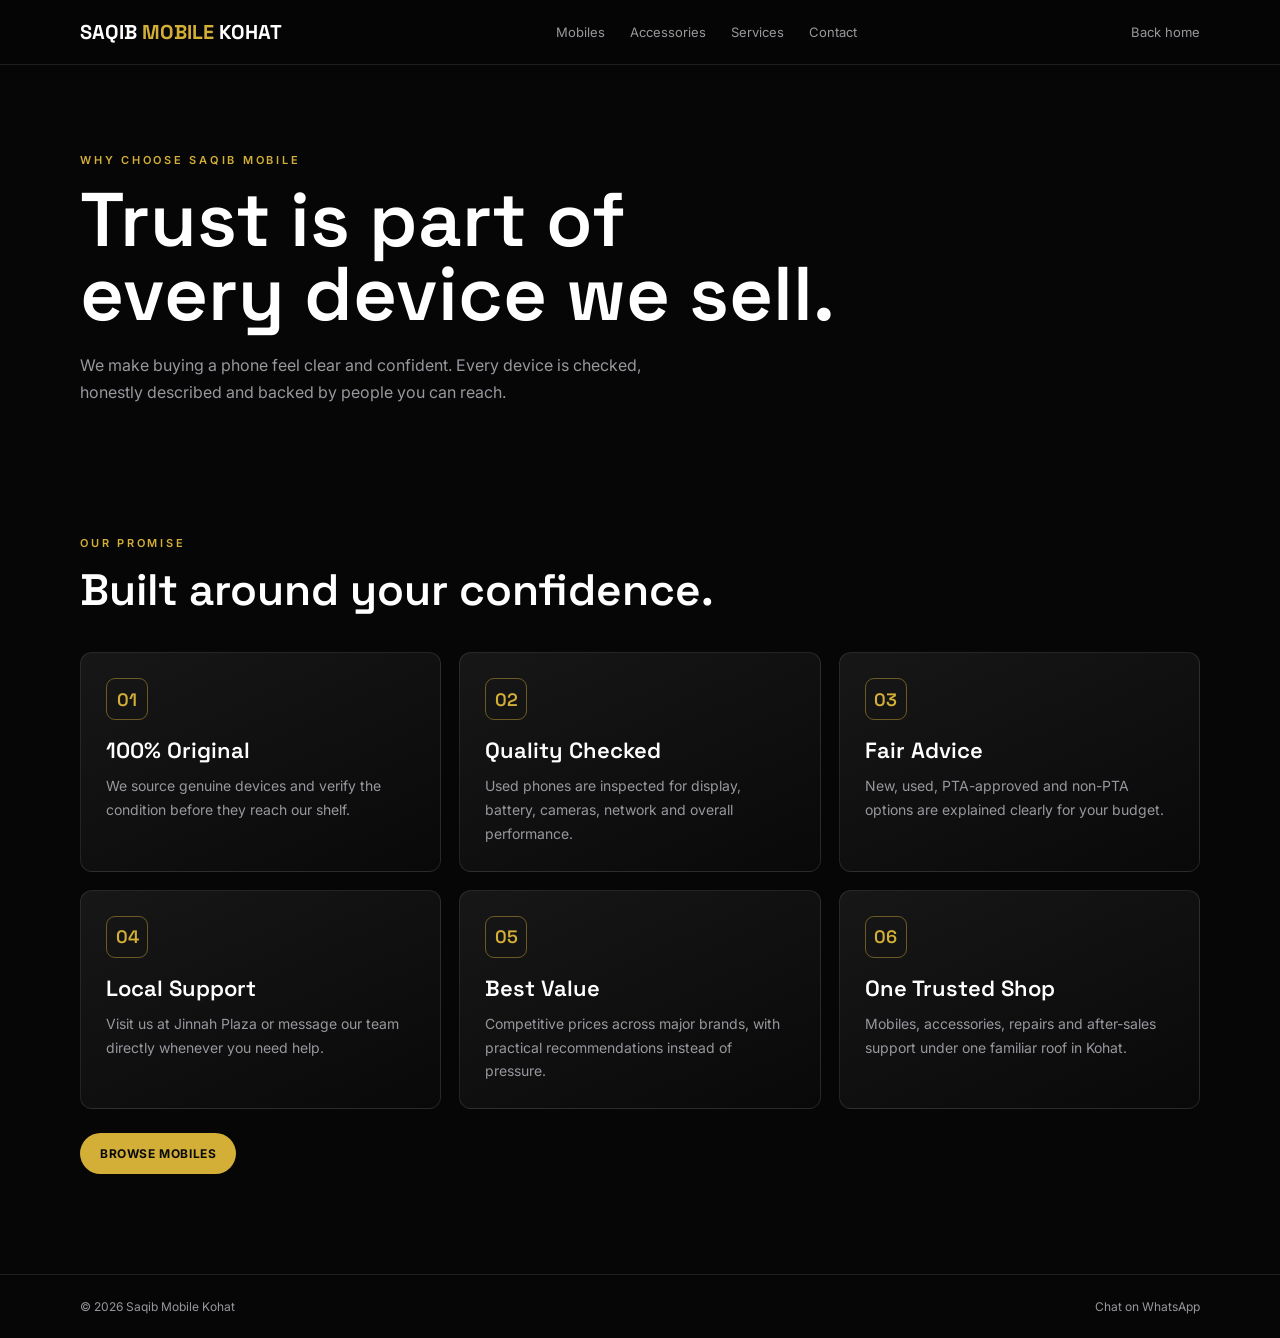
==== about.html @ 406eb44b "Saqib MOBILE INITIAL" ====
<!DOCTYPE html><html lang="en"><head><meta charset="UTF-8"><meta name="viewport" content="width=device-width, initial-scale=1.0"><title>Why Choose Us - Saqib Mobile Kohat</title><link rel="preconnect" href="https://fonts.googleapis.com"><link rel="preconnect" href="https://fonts.gstatic.com" crossorigin><link href="https://fonts.googleapis.com/css2?family=Space+Grotesk:wght@400;500;600;700&family=Inter:wght@400;500;600&display=swap" rel="stylesheet"><link rel="stylesheet" href="pages.css"></head><body><header class="nav"><div class="container nav-inner"><a class="logo" href="index.html">SAQIB <span>MOBILE</span> KOHAT</a><nav class="nav-links"><a href="mobiles.html">Mobiles</a><a href="accessories.html">Accessories</a><a href="services.html">Services</a><a href="contact.html">Contact</a></nav><a class="back" href="index.html">Back home</a></div></header><main><section class="hero"><div class="container"><div class="eyebrow">Why choose Saqib Mobile</div><h1>Trust is part of every device we sell.</h1><p>We make buying a phone feel clear and confident. Every device is checked, honestly described and backed by people you can reach.</p></div></section><section class="section"><div class="container"><div class="section-head"><div class="eyebrow">Our promise</div><h2>Built around your confidence.</h2></div><div class="grid"><article class="card"><div class="icon">01</div><h3>100% Original</h3><p>We source genuine devices and verify the condition before they reach our shelf.</p></article><article class="card"><div class="icon">02</div><h3>Quality Checked</h3><p>Used phones are inspected for display, battery, cameras, network and overall performance.</p></article><article class="card"><div class="icon">03</div><h3>Fair Advice</h3><p>New, used, PTA-approved and non-PTA options are explained clearly for your budget.</p></article><article class="card"><div class="icon">04</div><h3>Local Support</h3><p>Visit us at Jinnah Plaza or message our team directly whenever you need help.</p></article><article class="card"><div class="icon">05</div><h3>Best Value</h3><p>Competitive prices across major brands, with practical recommendations instead of pressure.</p></article><article class="card"><div class="icon">06</div><h3>One Trusted Shop</h3><p>Mobiles, accessories, repairs and after-sales support under one familiar roof in Kohat.</p></article></div><a class="btn" href="mobiles.html">Browse mobiles</a></div></section></main><footer class="footer"><div class="container"><span>© 2026 Saqib Mobile Kohat</span><a href="https://wa.me/923356661888" target="_blank">Chat on WhatsApp</a></div></footer></body></html>
---- pages.css ----
@keyframes ambientShift{0%{background-position:0% 0%}50%{background-position:100% 35%}100%{background-position:35% 100%}}
body{background:radial-gradient(60% 50% at 78% 28%,rgba(120,170,255,.16),transparent 60%),radial-gradient(45% 40% at 15% 80%,rgba(212,175,55,.06),transparent 60%),var(--bg);background-size:160% 160%;animation:ambientShift 18s ease-in-out infinite alternate}
.hero{background:transparent}
body .hero{background:transparent}
@media(max-width:800px){.nav-links{display:flex;flex-wrap:wrap;gap:10px 14px;font-size:11px}}
:root{--bg:#060606;--panel:#111113;--line:rgba(255,255,255,.1);--silver:#e7e9ed;--white:#fff;--muted:#98979d;--gold:#d4af37;--green:#25d366;--blue:#78aaff}*{box-sizing:border-box;margin:0;padding:0}body{background:var(--bg);color:var(--silver);font-family:Inter,Arial,sans-serif;min-height:100vh}a{color:inherit;text-decoration:none}.container{width:min(1180px,100%);margin:auto;padding:0 30px}.nav{border-bottom:1px solid var(--line);background:rgba(6,6,6,.94);padding:19px 0}.nav-inner{display:flex;align-items:center;justify-content:space-between;gap:20px}.logo{font:700 20px 'Space Grotesk',sans-serif;color:#fff}.logo span{color:var(--gold)}.nav-links{display:flex;gap:25px;color:var(--muted);font-size:13px}.nav-links a:hover,.back:hover{color:#fff}.back{color:var(--muted);font-size:13px}.hero{padding:88px 0 62px;background:radial-gradient(55% 90% at 80% 10%,rgba(120,170,255,.14),transparent 65%),linear-gradient(135deg,#060606,#111113)}.eyebrow{color:var(--gold);font-size:11px;font-weight:600;letter-spacing:.25em;text-transform:uppercase}.hero h1{font:600 clamp(42px,7vw,76px)/.98 'Space Grotesk',sans-serif;color:#fff;margin-top:16px;max-width:760px}.hero p{color:var(--muted);font-size:16px;line-height:1.7;max-width:600px;margin-top:20px}.section{padding:68px 0 100px}.section-head{margin-bottom:34px}.section-head h2{font:600 clamp(28px,4vw,44px) 'Space Grotesk';color:#fff;margin-top:12px}.section-head p{color:var(--muted);line-height:1.7;max-width:600px;margin-top:12px}.grid{display:grid;grid-template-columns:repeat(3,1fr);gap:18px}.card{border:1px solid var(--line);background:linear-gradient(155deg,rgba(255,255,255,.07),rgba(255,255,255,.015));padding:25px;border-radius:12px}.card h3{font:600 22px 'Space Grotesk';color:#fff;margin-top:16px}.card p{color:var(--muted);line-height:1.7;font-size:14px;margin-top:10px}.icon{width:42px;height:42px;border:1px solid rgba(212,175,55,.45);border-radius:9px;display:grid;place-items:center;color:var(--gold);font:600 18px 'Space Grotesk'}.list{display:grid;gap:12px;margin-top:20px}.list li{list-style:none;color:var(--muted);padding:14px 16px;border-left:2px solid var(--gold);background:rgba(255,255,255,.035)}.price{color:#fff;font:600 19px 'Space Grotesk';margin-top:16px}.btn{display:inline-flex;padding:13px 20px;border-radius:999px;background:var(--gold);color:#0a0a0a;font-size:12px;font-weight:700;text-transform:uppercase;letter-spacing:.05em;margin-top:24px}.btn:hover{box-shadow:0 10px 25px rgba(212,175,55,.25)}.contact{display:grid;grid-template-columns:1fr 1fr;gap:18px}.contact .card a{color:#fff;display:block;margin-top:12px}.footer{border-top:1px solid var(--line);padding:24px 0;color:var(--muted);font-size:12px}.footer .container{display:flex;justify-content:space-between;gap:20px}@media(max-width:800px){.container{padding:0 20px}.nav-links{display:none}.grid,.contact{grid-template-columns:1fr 1fr}}@media(max-width:520px){.grid,.contact{grid-template-columns:1fr}.hero{padding:65px 0 48px}.section{padding:50px 0 70px}.footer .container{flex-direction:column}}
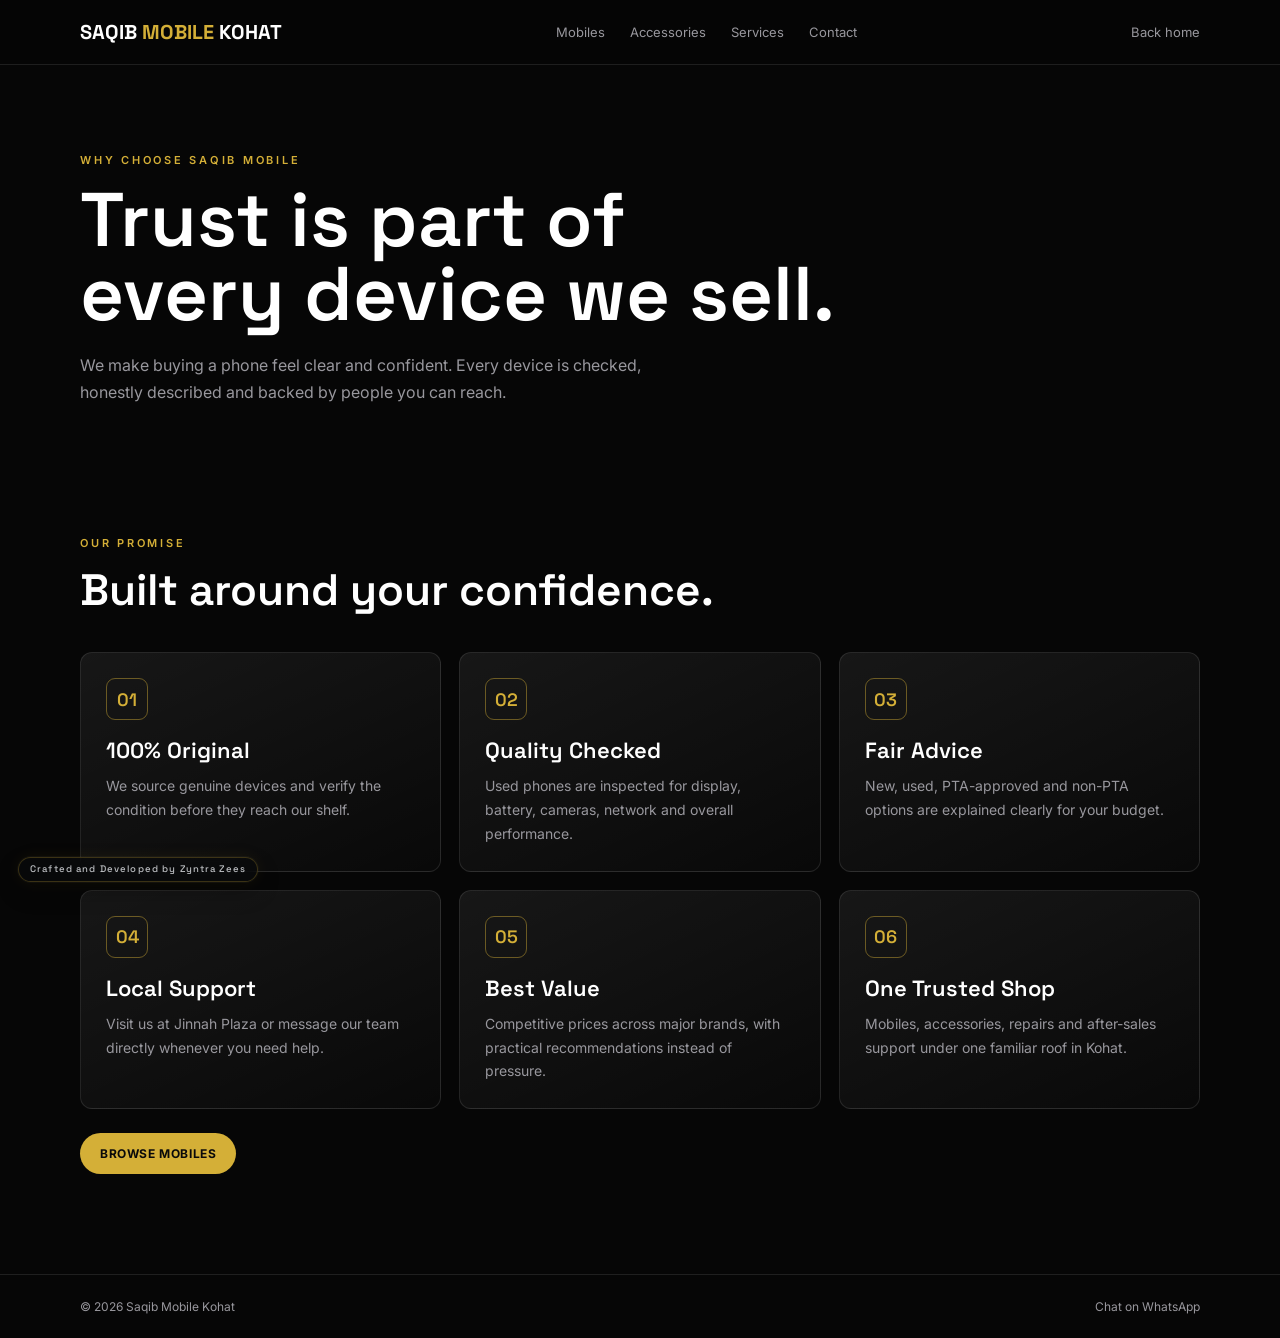
==== commit b96b2a94: "Add files via upload" ====
--- a/about.html
+++ b/about.html
@@ -1 +1 @@
-<!DOCTYPE html><html lang="en"><head><meta charset="UTF-8"><meta name="viewport" content="width=device-width, initial-scale=1.0"><title>Why Choose Us - Saqib Mobile Kohat</title><link rel="preconnect" href="https://fonts.googleapis.com"><link rel="preconnect" href="https://fonts.gstatic.com" crossorigin><link href="https://fonts.googleapis.com/css2?family=Space+Grotesk:wght@400;500;600;700&family=Inter:wght@400;500;600&display=swap" rel="stylesheet"><link rel="stylesheet" href="pages.css"></head><body><header class="nav"><div class="container nav-inner"><a class="logo" href="index.html">SAQIB <span>MOBILE</span> KOHAT</a><nav class="nav-links"><a href="mobiles.html">Mobiles</a><a href="accessories.html">Accessories</a><a href="services.html">Services</a><a href="contact.html">Contact</a></nav><a class="back" href="index.html">Back home</a></div></header><main><section class="hero"><div class="container"><div class="eyebrow">Why choose Saqib Mobile</div><h1>Trust is part of every device we sell.</h1><p>We make buying a phone feel clear and confident. Every device is checked, honestly described and backed by people you can reach.</p></div></section><section class="section"><div class="container"><div class="section-head"><div class="eyebrow">Our promise</div><h2>Built around your confidence.</h2></div><div class="grid"><article class="card"><div class="icon">01</div><h3>100% Original</h3><p>We source genuine devices and verify the condition before they reach our shelf.</p></article><article class="card"><div class="icon">02</div><h3>Quality Checked</h3><p>Used phones are inspected for display, battery, cameras, network and overall performance.</p></article><article class="card"><div class="icon">03</div><h3>Fair Advice</h3><p>New, used, PTA-approved and non-PTA options are explained clearly for your budget.</p></article><article class="card"><div class="icon">04</div><h3>Local Support</h3><p>Visit us at Jinnah Plaza or message our team directly whenever you need help.</p></article><article class="card"><div class="icon">05</div><h3>Best Value</h3><p>Competitive prices across major brands, with practical recommendations instead of pressure.</p></article><article class="card"><div class="icon">06</div><h3>One Trusted Shop</h3><p>Mobiles, accessories, repairs and after-sales support under one familiar roof in Kohat.</p></article></div><a class="btn" href="mobiles.html">Browse mobiles</a></div></section></main><footer class="footer"><div class="container"><span>© 2026 Saqib Mobile Kohat</span><a href="https://wa.me/923356661888" target="_blank">Chat on WhatsApp</a></div></footer></body></html>
+<!DOCTYPE html><html lang="en"><head><meta charset="UTF-8"><meta name="viewport" content="width=device-width, initial-scale=1.0"><title>Why Choose Us - Saqib Mobile Kohat</title><link rel="preconnect" href="https://fonts.googleapis.com"><link rel="preconnect" href="https://fonts.gstatic.com" crossorigin><link href="https://fonts.googleapis.com/css2?family=Space+Grotesk:wght@400;500;600;700&family=Inter:wght@400;500;600&display=swap" rel="stylesheet"><link rel="stylesheet" href="pages.css"></head><body><header class="nav"><div class="container nav-inner"><a class="logo" href="index.html">SAQIB <span>MOBILE</span> KOHAT</a><nav class="nav-links"><a href="mobiles.html">Mobiles</a><a href="accessories.html">Accessories</a><a href="services.html">Services</a><a href="contact.html">Contact</a></nav><a class="back" href="index.html">Back home</a></div></header><main><section class="hero"><div class="container"><div class="eyebrow">Why choose Saqib Mobile</div><h1>Trust is part of every device we sell.</h1><p>We make buying a phone feel clear and confident. Every device is checked, honestly described and backed by people you can reach.</p></div></section><section class="section"><div class="container"><div class="section-head"><div class="eyebrow">Our promise</div><h2>Built around your confidence.</h2></div><div class="grid"><article class="card"><div class="icon">01</div><h3>100% Original</h3><p>We source genuine devices and verify the condition before they reach our shelf.</p></article><article class="card"><div class="icon">02</div><h3>Quality Checked</h3><p>Used phones are inspected for display, battery, cameras, network and overall performance.</p></article><article class="card"><div class="icon">03</div><h3>Fair Advice</h3><p>New, used, PTA-approved and non-PTA options are explained clearly for your budget.</p></article><article class="card"><div class="icon">04</div><h3>Local Support</h3><p>Visit us at Jinnah Plaza or message our team directly whenever you need help.</p></article><article class="card"><div class="icon">05</div><h3>Best Value</h3><p>Competitive prices across major brands, with practical recommendations instead of pressure.</p></article><article class="card"><div class="icon">06</div><h3>One Trusted Shop</h3><p>Mobiles, accessories, repairs and after-sales support under one familiar roof in Kohat.</p></article></div><a class="btn" href="mobiles.html">Browse mobiles</a></div></section></main><footer class="footer"><div class="container"><span>© 2026 Saqib Mobile Kohat</span><a href="https://wa.me/923356661888" target="_blank">Chat on WhatsApp</a></div></footer><div class="dev-credit">Crafted and Developed by Zyntra Zees</div></body></html>
--- a/pages.css
+++ b/pages.css
@@ -1,6 +1,10 @@
 @keyframes ambientShift{0%{background-position:0% 0%}50%{background-position:100% 35%}100%{background-position:35% 100%}}
 body{background:radial-gradient(60% 50% at 78% 28%,rgba(120,170,255,.16),transparent 60%),radial-gradient(45% 40% at 15% 80%,rgba(212,175,55,.06),transparent 60%),var(--bg);background-size:160% 160%;animation:ambientShift 18s ease-in-out infinite alternate}
+.dev-credit{position:fixed; left:18px; bottom:18px; z-index:760; display:inline-flex; align-items:center; justify-content:center; padding:7px 11px; border-radius:999px; border:1px solid rgba(212,175,55,.25); background:rgba(10,11,12,.68); backdrop-filter:blur(10px); -webkit-backdrop-filter:blur(10px); color:rgba(231,233,237,.82); font-family:'Space Grotesk',sans-serif; font-size:9.5px; font-weight:500; letter-spacing:.12em; line-height:1; box-shadow:0 0 0 1px rgba(255,255,255,.03),0 10px 22px rgba(0,0,0,.26),0 0 18px rgba(212,175,55,.08); transition:border-color .3s ease, box-shadow .3s ease, transform .3s ease, color .3s ease; overflow:hidden;}
+.dev-credit::before{content:''; position:absolute; inset:-1px; border-radius:inherit; background:linear-gradient(120deg, transparent 35%, rgba(212,175,55,.26) 50%, transparent 65%); opacity:.8; transform:translateX(-120%); animation:devCreditSweep 7s ease-in-out infinite;}
+.dev-credit:hover{border-color:rgba(212,175,55,.45); box-shadow:0 0 0 1px rgba(212,175,55,.06),0 12px 24px rgba(0,0,0,.32),0 0 20px rgba(212,175,55,.12); transform:translateY(-1px); color:#fff;}
+@keyframes devCreditSweep{0%,100%{transform:translateX(-120%)}50%{transform:translateX(120%)}}
 .hero{background:transparent}
 body .hero{background:transparent}
-@media(max-width:800px){.nav-links{display:flex;flex-wrap:wrap;gap:10px 14px;font-size:11px}}
+@media(max-width:800px){.nav-links{display:flex;flex-wrap:wrap;gap:10px 14px;font-size:11px}. .dev-credit{left:12px; bottom:12px; padding:6px 10px; font-size:8.5px; letter-spacing:.09em;}}
 :root{--bg:#060606;--panel:#111113;--line:rgba(255,255,255,.1);--silver:#e7e9ed;--white:#fff;--muted:#98979d;--gold:#d4af37;--green:#25d366;--blue:#78aaff}*{box-sizing:border-box;margin:0;padding:0}body{background:var(--bg);color:var(--silver);font-family:Inter,Arial,sans-serif;min-height:100vh}a{color:inherit;text-decoration:none}.container{width:min(1180px,100%);margin:auto;padding:0 30px}.nav{border-bottom:1px solid var(--line);background:rgba(6,6,6,.94);padding:19px 0}.nav-inner{display:flex;align-items:center;justify-content:space-between;gap:20px}.logo{font:700 20px 'Space Grotesk',sans-serif;color:#fff}.logo span{color:var(--gold)}.nav-links{display:flex;gap:25px;color:var(--muted);font-size:13px}.nav-links a:hover,.back:hover{color:#fff}.back{color:var(--muted);font-size:13px}.hero{padding:88px 0 62px;background:radial-gradient(55% 90% at 80% 10%,rgba(120,170,255,.14),transparent 65%),linear-gradient(135deg,#060606,#111113)}.eyebrow{color:var(--gold);font-size:11px;font-weight:600;letter-spacing:.25em;text-transform:uppercase}.hero h1{font:600 clamp(42px,7vw,76px)/.98 'Space Grotesk',sans-serif;color:#fff;margin-top:16px;max-width:760px}.hero p{color:var(--muted);font-size:16px;line-height:1.7;max-width:600px;margin-top:20px}.section{padding:68px 0 100px}.section-head{margin-bottom:34px}.section-head h2{font:600 clamp(28px,4vw,44px) 'Space Grotesk';color:#fff;margin-top:12px}.section-head p{color:var(--muted);line-height:1.7;max-width:600px;margin-top:12px}.grid{display:grid;grid-template-columns:repeat(3,1fr);gap:18px}.card{border:1px solid var(--line);background:linear-gradient(155deg,rgba(255,255,255,.07),rgba(255,255,255,.015));padding:25px;border-radius:12px}.card h3{font:600 22px 'Space Grotesk';color:#fff;margin-top:16px}.card p{color:var(--muted);line-height:1.7;font-size:14px;margin-top:10px}.icon{width:42px;height:42px;border:1px solid rgba(212,175,55,.45);border-radius:9px;display:grid;place-items:center;color:var(--gold);font:600 18px 'Space Grotesk'}.list{display:grid;gap:12px;margin-top:20px}.list li{list-style:none;color:var(--muted);padding:14px 16px;border-left:2px solid var(--gold);background:rgba(255,255,255,.035)}.price{color:#fff;font:600 19px 'Space Grotesk';margin-top:16px}.btn{display:inline-flex;padding:13px 20px;border-radius:999px;background:var(--gold);color:#0a0a0a;font-size:12px;font-weight:700;text-transform:uppercase;letter-spacing:.05em;margin-top:24px}.btn:hover{box-shadow:0 10px 25px rgba(212,175,55,.25)}.contact{display:grid;grid-template-columns:1fr 1fr;gap:18px}.contact .card a{color:#fff;display:block;margin-top:12px}.footer{border-top:1px solid var(--line);padding:24px 0;color:var(--muted);font-size:12px}.footer .container{display:flex;justify-content:space-between;gap:20px}@media(max-width:800px){.container{padding:0 20px}.nav-links{display:none}.grid,.contact{grid-template-columns:1fr 1fr}}@media(max-width:520px){.grid,.contact{grid-template-columns:1fr}.hero{padding:65px 0 48px}.section{padding:50px 0 70px}.footer .container{flex-direction:column}}
